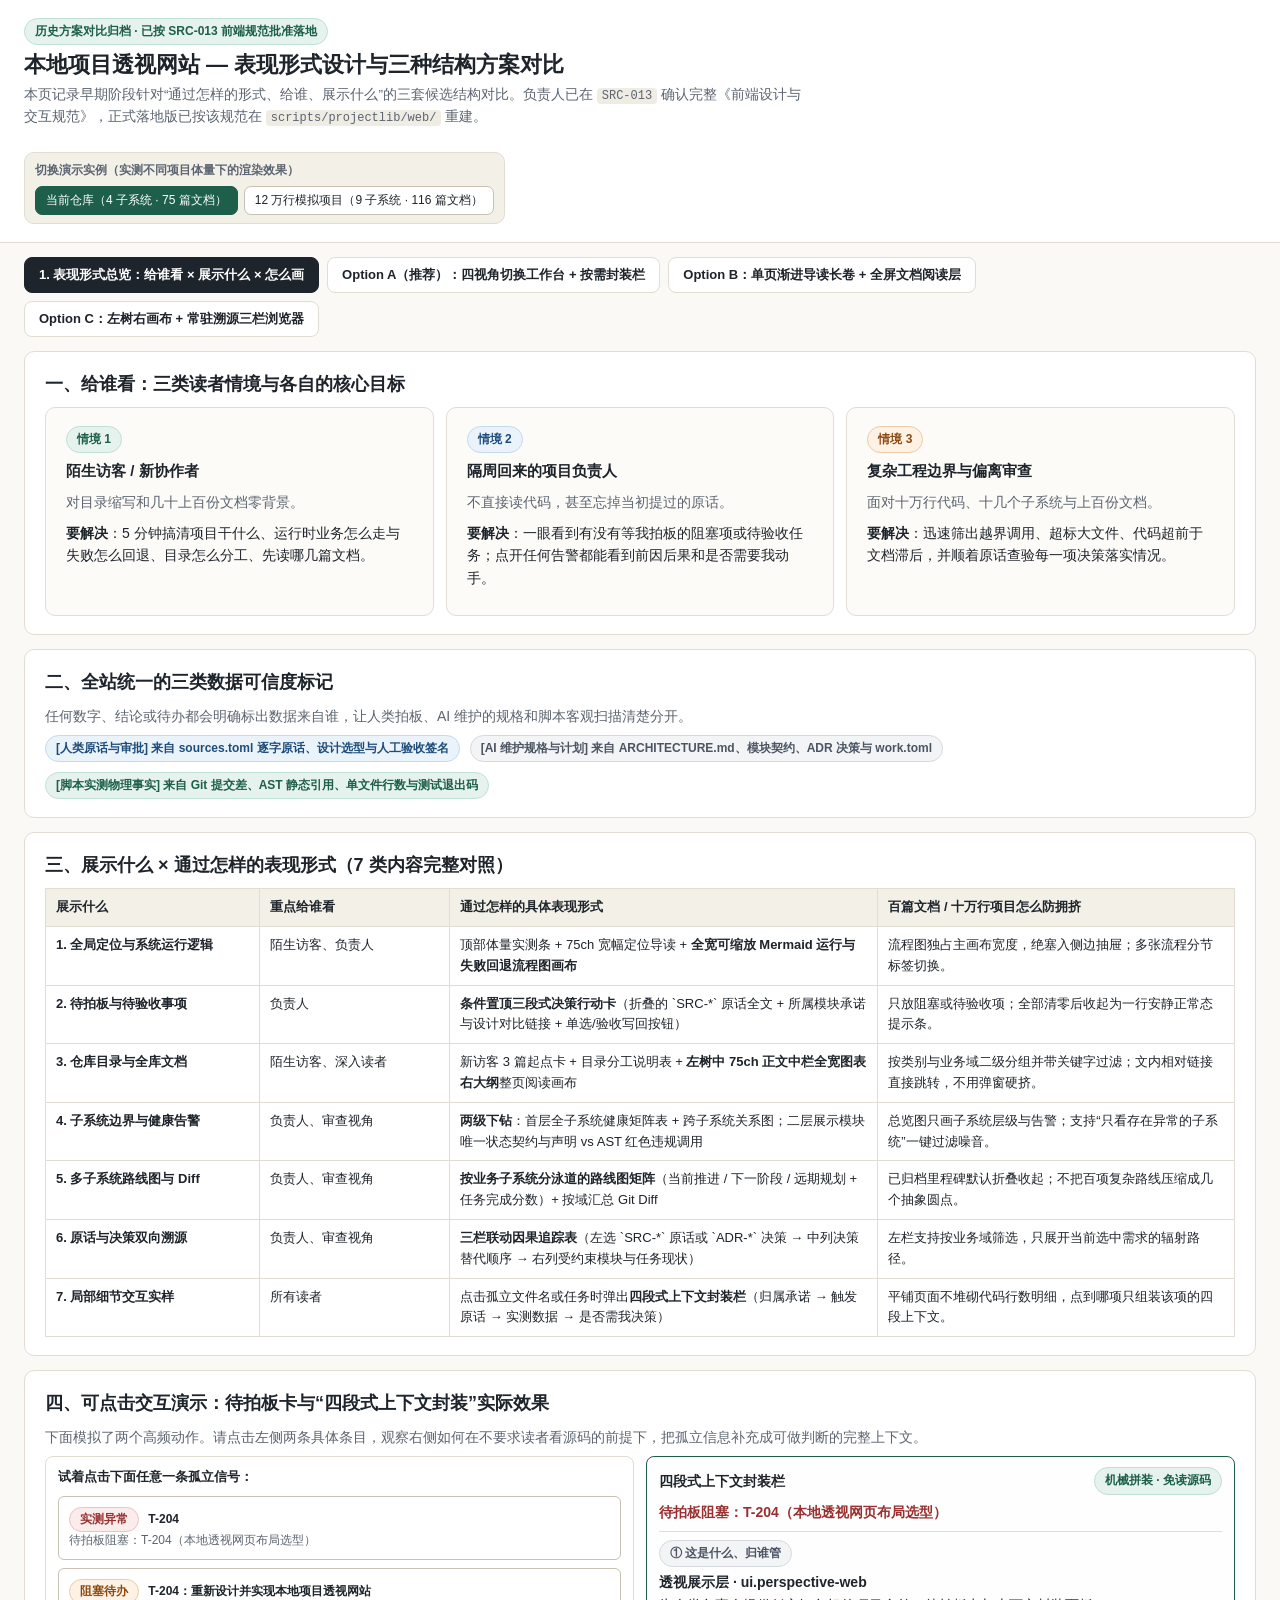
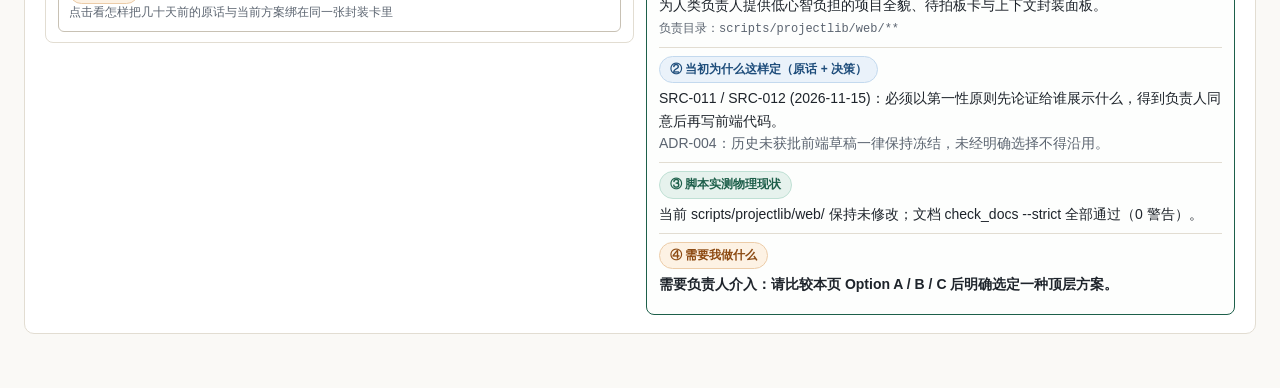
==== docs/design/frontend-design-options.html @ b9acda7b "feat(discipline): overhaul 2026.11 contracts, graph checker, and calm-platter web overview Consolida" ====
<!DOCTYPE html>
<html lang="zh-CN">
<head>
<meta charset="utf-8">
<meta name="viewport" content="width=device-width, initial-scale=1">
<title>本地项目透视网站 — 表现形式设计与三种空间方案对比 (T-204)</title>
<style>
  :root {
    --bg: #faf9f6;
    --surface: #ffffff;
    --surface-sub: #f3f0e8;
    --ink: #1e242b;
    --muted: #5b6470;
    --line: #e2ddd2;
    --line-strong: #c8c1b4;
    --accent: #1d5f4a;
    --accent-soft: #e6f2ed;
    --warn: #8c4a12;
    --warn-soft: #fdf2e4;
    --bad: #992f2f;
    --bad-soft: #fbecec;
    --human: #1e4d7b;
    --human-soft: #eaf2fa;
    --ai: #4b5563;
    --ai-soft: #f3f4f6;
    --fact: #1d5f4a;
    --fact-soft: #e6f2ed;
    --radius: 10px;
    --font-sans: -apple-system, BlinkMacSystemFont, "PingFang SC", "Noto Sans SC", "Segoe UI", sans-serif;
    --font-mono: ui-monospace, SFMono-Regular, Menlo, Monaco, monospace;
  }
  * { box-sizing: border-box; }
  body {
    margin: 0;
    background: var(--bg);
    color: var(--ink);
    font-family: var(--font-sans);
    line-height: 1.6;
    font-size: 14px;
  }
  header {
    background: var(--surface);
    border-bottom: 1px solid var(--line);
    padding: 18px 24px;
  }
  .wrap { max-width: 1280px; margin: 0 auto; }
  .header-row {
    display: flex;
    justify-content: space-between;
    align-items: flex-start;
    gap: 16px;
    flex-wrap: wrap;
  }
  .badge {
    display: inline-flex;
    align-items: center;
    padding: 3px 10px;
    border-radius: 999px;
    font-size: 12px;
    font-weight: 600;
  }
  .badge-warn { background: var(--warn-soft); color: var(--warn); border: 1px solid #eccca8; }
  .badge-bad { background: var(--bad-soft); color: var(--bad); border: 1px solid #ecc2c2; }
  .badge-human { background: var(--human-soft); color: var(--human); border: 1px solid #c3d9ee; }
  .badge-ai { background: var(--ai-soft); color: var(--ai); border: 1px solid #d5d9df; }
  .badge-fact { background: var(--fact-soft); color: var(--fact); border: 1px solid #bfe0d4; }
  h1 { margin: 6px 0 4px; font-size: 22px; line-height: 1.3; }
  h2 { margin: 0 0 8px; font-size: 18px; }
  h3 { margin: 0 0 8px; font-size: 15px; }
  h4 { margin: 0 0 6px; font-size: 13px; }
  p { margin: 0 0 8px; }
  .lead { color: var(--muted); max-width: 780px; font-size: 13.5px; }
  .muted { color: var(--muted); }
  .mono { font-family: var(--font-mono); font-size: 12px; }
  code { font-family: var(--font-mono); background: #efece3; padding: 1px 5px; border-radius: 4px; font-size: 12px; }

  .dataset-switch {
    background: var(--surface-sub);
    border: 1px solid var(--line);
    border-radius: 10px;
    padding: 8px 10px;
    display: flex;
    flex-direction: column;
    gap: 6px;
    min-width: 310px;
  }
  .dataset-btns { display: flex; gap: 6px; flex-wrap: wrap; }
  .btn-pill {
    border: 1px solid var(--line-strong);
    background: var(--surface);
    color: var(--ink);
    border-radius: 7px;
    padding: 5px 10px;
    font-size: 12px;
    cursor: pointer;
    font-weight: 500;
  }
  .btn-pill.active { background: var(--accent); color: #fff; border-color: var(--accent); }
  .btn-small {
    border: 1px solid var(--line-strong);
    background: var(--surface);
    color: var(--ink);
    border-radius: 6px;
    padding: 4px 9px;
    font-size: 12px;
    cursor: pointer;
  }
  .btn-small:hover { border-color: var(--accent); color: var(--accent); }
  .btn-primary {
    border: 1px solid var(--accent);
    background: var(--accent);
    color: #fff;
    border-radius: 6px;
    padding: 5px 12px;
    font-size: 12px;
    cursor: pointer;
    font-weight: 600;
  }

  .tabs {
    max-width: 1280px;
    margin: 14px auto 0;
    padding: 0 24px;
    display: flex;
    gap: 8px;
    flex-wrap: wrap;
  }
  .tab {
    border: 1px solid var(--line);
    background: var(--surface);
    color: var(--ink);
    border-radius: 8px;
    padding: 8px 14px;
    font-size: 13px;
    font-weight: 600;
    cursor: pointer;
  }
  .tab.active { background: var(--ink); color: #fff; border-color: var(--ink); }

  main { max-width: 1280px; margin: 14px auto 56px; padding: 0 24px; }
  .panel { display: none; }
  .panel.active { display: block; }

  .card {
    background: var(--surface);
    border: 1px solid var(--line);
    border-radius: var(--radius);
    padding: 18px 20px;
    margin-bottom: 14px;
  }
  .grid-2 { display: grid; grid-template-columns: repeat(auto-fit, minmax(320px, 1fr)); gap: 12px; }
  .grid-3 { display: grid; grid-template-columns: repeat(auto-fit, minmax(260px, 1fr)); gap: 12px; }

  table.spec-table {
    width: 100%;
    border-collapse: collapse;
    font-size: 13px;
  }
  table.spec-table th, table.spec-table td {
    border: 1px solid var(--line);
    padding: 8px 10px;
    text-align: left;
    vertical-align: top;
  }
  table.spec-table th {
    background: var(--surface-sub);
    font-weight: 600;
  }
  table.spec-table tr.row-warn td { background: #fff9f2; }
  table.spec-table tr.clickable:hover td { background: #f2f7f5; cursor: pointer; }

  .wireframe {
    border: 1px solid var(--line-strong);
    border-radius: 10px;
    background: #fcfbf8;
    padding: 12px;
    margin-top: 10px;
    position: relative;
  }
  .wf-bar {
    display: flex;
    justify-content: space-between;
    align-items: center;
    gap: 10px;
    flex-wrap: wrap;
    padding-bottom: 10px;
    margin-bottom: 12px;
    border-bottom: 1px solid var(--line);
  }
  .subtabs { display: flex; gap: 6px; flex-wrap: wrap; }
  .subtab {
    border: 1px solid var(--line);
    background: var(--surface);
    border-radius: 7px;
    padding: 6px 11px;
    font-size: 12.5px;
    font-weight: 600;
    cursor: pointer;
  }
  .subtab.active { background: var(--accent-soft); color: var(--accent); border-color: #9ecbb9; }

  .metric-strip {
    display: flex;
    gap: 10px;
    flex-wrap: wrap;
    background: var(--surface);
    border: 1px solid var(--line);
    border-radius: 8px;
    padding: 8px 12px;
    margin-bottom: 12px;
    font-size: 12.5px;
  }
  .metric-item { display: flex; align-items: center; gap: 6px; padding-right: 10px; border-right: 1px solid var(--line); }
  .metric-item:last-child { border-right: none; }

  .action-card {
    border: 1px solid #e6c69c;
    background: #fffaf3;
    border-radius: 8px;
    padding: 12px 14px;
    margin-bottom: 12px;
  }
  .action-card details {
    background: var(--surface);
    border: 1px solid var(--line);
    border-radius: 6px;
    padding: 6px 10px;
    margin: 8px 0;
  }
  .action-card summary { cursor: pointer; font-weight: 600; font-size: 12.5px; color: var(--human); }

  .workbench-wrap { display: flex; gap: 14px; align-items: flex-start; }
  .workbench-main { flex: 1; min-width: 0; }
  .context-sheet {
    width: 350px;
    flex-shrink: 0;
    background: var(--surface);
    border: 1px solid var(--accent);
    border-radius: 8px;
    padding: 12px;
    display: none;
  }
  .context-sheet.open { display: block; }
  .ctx-block {
    border-top: 1px solid var(--line);
    padding-top: 8px;
    margin-top: 8px;
  }
  .ctx-block:first-of-type { border-top: none; padding-top: 0; margin-top: 4px; }

  .doc-grid {
    display: grid;
    grid-template-columns: 230px minmax(0, 1fr) 210px;
    gap: 12px;
    align-items: start;
  }
  .doc-tree, .doc-prose, .doc-toc {
    background: var(--surface);
    border: 1px solid var(--line);
    border-radius: 8px;
    padding: 10px 12px;
  }
  .doc-prose { max-width: 75ch; }
  .tree-item {
    display: block;
    width: 100%;
    text-align: left;
    border: none;
    background: transparent;
    padding: 5px 7px;
    border-radius: 5px;
    font-size: 12.5px;
    cursor: pointer;
    color: var(--ink);
  }
  .tree-item:hover { background: var(--surface-sub); }
  .tree-item.active { background: var(--accent-soft); color: var(--accent); font-weight: 600; }

  .swimlane-row {
    display: grid;
    grid-template-columns: 165px repeat(3, minmax(150px, 1fr));
    gap: 8px;
    padding: 8px 0;
    border-bottom: 1px solid var(--line);
    align-items: start;
  }
  .ms-chip {
    background: var(--surface);
    border: 1px solid var(--line);
    border-radius: 6px;
    padding: 7px 9px;
    font-size: 12px;
    margin-bottom: 6px;
    cursor: pointer;
  }
  .ms-chip.blocked { border-color: #d99b9b; background: var(--bad-soft); }

  .opt-b-shell {
    display: grid;
    grid-template-columns: 195px minmax(0, 1fr);
    gap: 14px;
    align-items: start;
  }
  .opt-b-nav {
    position: sticky;
    top: 12px;
    background: var(--surface);
    border: 1px solid var(--line);
    border-radius: 8px;
    padding: 10px;
  }
  .opt-c-shell {
    display: grid;
    grid-template-columns: 225px minmax(0, 1fr) 310px;
    gap: 12px;
    align-items: start;
  }
  .pane-box {
    background: var(--surface);
    border: 1px solid var(--line);
    border-radius: 8px;
    padding: 10px 12px;
    min-width: 0;
  }

  .fullscreen-reader {
    position: fixed;
    inset: 20px;
    background: var(--surface);
    border: 1px solid var(--line-strong);
    border-radius: 12px;
    box-shadow: 0 20px 60px rgba(0, 0, 0, 0.22);
    z-index: 40;
    padding: 18px 22px;
    overflow: auto;
    display: none;
  }
  .fullscreen-reader.open { display: block; }

  .tradeoff { display: grid; grid-template-columns: repeat(auto-fit, minmax(260px, 1fr)); gap: 10px; margin-top: 12px; }
  .box-good { background: var(--accent-soft); border: 1px solid #bfe0d4; border-radius: 8px; padding: 10px 12px; }
  .box-warn { background: var(--warn-soft); border: 1px solid #eccca8; border-radius: 8px; padding: 10px 12px; }

  .svg-frame {
    background: var(--surface);
    border: 1px solid var(--line);
    border-radius: 8px;
    padding: 10px;
    overflow-x: auto;
  }
  @media (max-width: 980px) {
    .doc-grid, .opt-b-shell, .opt-c-shell, .workbench-wrap { grid-template-columns: 1fr; flex-direction: column; }
    .context-sheet { width: 100%; }
    .swimlane-row { grid-template-columns: 1fr; }
  }
</style>
</head>
<body>
<header>
  <div class="wrap header-row">
    <div>
      <span class="badge badge-fact">历史方案对比归档 · 已按 SRC-013 前端规范批准落地</span>
      <h1>本地项目透视网站 — 表现形式设计与三种结构方案对比</h1>
      <p class="lead">本页记录早期阶段针对“通过怎样的形式、给谁、展示什么”的三套候选结构对比。负责人已在 <code>SRC-013</code> 确认完整《前端设计与交互规范》，正式落地版已按该规范在 <code>scripts/projectlib/web/</code> 重建。</p>
    </div>
    <div class="dataset-switch">
      <div class="muted" style="font-size: 12px; font-weight: 600;">切换演示实例（实测不同项目体量下的渲染效果）</div>
      <div class="dataset-btns">
        <button class="btn-pill active" data-ds="small">当前仓库（4 子系统 · 75 篇文档）</button>
        <button class="btn-pill" data-ds="large">12 万行模拟项目（9 子系统 · 116 篇文档）</button>
      </div>
    </div>
  </div>
</header>

<div class="tabs">
  <button class="tab active" data-tab="manifest">1. 表现形式总览：给谁看 × 展示什么 × 怎么画</button>
  <button class="tab" data-tab="opt-a">Option A（推荐）：四视角切换工作台 + 按需封装栏</button>
  <button class="tab" data-tab="opt-b">Option B：单页渐进导读长卷 + 全屏文档阅读层</button>
  <button class="tab" data-tab="opt-c">Option C：左树右画布 + 常驻溯源三栏浏览器</button>
</div>

<main>
  <!-- Tab 1: Reader x Content x Form Manifest -->
  <section id="panel-manifest" class="panel active">
    <div class="card">
      <h2>一、给谁看：三类读者情境与各自的核心目标</h2>
      <div class="grid-3">
        <div class="card" style="margin: 0; background: #fcfbf8;">
          <span class="badge badge-fact">情境 1</span>
          <h3 style="margin-top: 6px;">陌生访客 / 新协作者</h3>
          <p class="muted">对目录缩写和几十上百份文档零背景。</p>
          <p><strong>要解决</strong>：5 分钟搞清项目干什么、运行时业务怎么走与失败怎么回退、目录怎么分工、先读哪几篇文档。</p>
        </div>
        <div class="card" style="margin: 0; background: #fcfbf8;">
          <span class="badge badge-human">情境 2</span>
          <h3 style="margin-top: 6px;">隔周回来的项目负责人</h3>
          <p class="muted">不直接读代码，甚至忘掉当初提过的原话。</p>
          <p><strong>要解决</strong>：一眼看到有没有等我拍板的阻塞项或待验收任务；点开任何告警都能看到前因后果和是否需要我动手。</p>
        </div>
        <div class="card" style="margin: 0; background: #fcfbf8;">
          <span class="badge badge-warn">情境 3</span>
          <h3 style="margin-top: 6px;">复杂工程边界与偏离审查</h3>
          <p class="muted">面对十万行代码、十几个子系统与上百份文档。</p>
          <p><strong>要解决</strong>：迅速筛出越界调用、超标大文件、代码超前于文档滞后，并顺着原话查验每一项决策落实情况。</p>
        </div>
      </div>
    </div>

    <div class="card">
      <h2>二、全站统一的三类数据可信度标记</h2>
      <p class="muted">任何数字、结论或待办都会明确标出数据来自谁，让人类拍板、AI 维护的规格和脚本客观扫描清楚分开。</p>
      <div style="display: flex; gap: 10px; flex-wrap: wrap;">
        <span class="badge badge-human">[人类原话与审批] 来自 sources.toml 逐字原话、设计选型与人工验收签名</span>
        <span class="badge badge-ai">[AI 维护规格与计划] 来自 ARCHITECTURE.md、模块契约、ADR 决策与 work.toml</span>
        <span class="badge badge-fact">[脚本实测物理事实] 来自 Git 提交差、AST 静态引用、单文件行数与测试退出码</span>
      </div>
    </div>

    <div class="card">
      <h2>三、展示什么 × 通过怎样的表现形式（7 类内容完整对照）</h2>
      <table class="spec-table">
        <thead>
          <tr>
            <th style="width: 18%;">展示什么</th>
            <th style="width: 16%;">重点给谁看</th>
            <th style="width: 36%;">通过怎样的具体表现形式</th>
            <th style="width: 30%;">百篇文档 / 十万行项目怎么防拥挤</th>
          </tr>
        </thead>
        <tbody>
          <tr>
            <td><strong>1. 全局定位与系统运行逻辑</strong></td>
            <td>陌生访客、负责人</td>
            <td>顶部体量实测条 + 75ch 宽幅定位导读 + <strong>全宽可缩放 Mermaid 运行与失败回退流程图画布</strong></td>
            <td>流程图独占主画布宽度，绝塞入侧边抽屉；多张流程分节标签切换。</td>
          </tr>
          <tr>
            <td><strong>2. 待拍板与待验收事项</strong></td>
            <td>负责人</td>
            <td><strong>条件置顶三段式决策行动卡</strong>（折叠的 `SRC-*` 原话全文 + 所属模块承诺与设计对比链接 + 单选/验收写回按钮）</td>
            <td>只放阻塞或待验收项；全部清零后收起为一行安静正常态提示条。</td>
          </tr>
          <tr>
            <td><strong>3. 仓库目录与全库文档</strong></td>
            <td>陌生访客、深入读者</td>
            <td>新访客 3 篇起点卡 + 目录分工说明表 + <strong>左树中 75ch 正文中栏全宽图表右大纲</strong>整页阅读画布</td>
            <td>按类别与业务域二级分组并带关键字过滤；文内相对链接直接跳转，不用弹窗硬挤。</td>
          </tr>
          <tr>
            <td><strong>4. 子系统边界与健康告警</strong></td>
            <td>负责人、审查视角</td>
            <td><strong>两级下钻</strong>：首层全子系统健康矩阵表 + 跨子系统关系图；二层展示模块唯一状态契约与声明 vs AST 红色违规调用</td>
            <td>总览图只画子系统层级与告警；支持“只看存在异常的子系统”一键过滤噪音。</td>
          </tr>
          <tr>
            <td><strong>5. 多子系统路线图与 Diff</strong></td>
            <td>负责人、审查视角</td>
            <td><strong>按业务子系统分泳道的路线图矩阵</strong>（当前推进 / 下一阶段 / 远期规划 + 任务完成分数）+ 按域汇总 Git Diff</td>
            <td>已归档里程碑默认折叠收起；不把百项复杂路线压缩成几个抽象圆点。</td>
          </tr>
          <tr>
            <td><strong>6. 原话与决策双向溯源</strong></td>
            <td>负责人、审查视角</td>
            <td><strong>三栏联动因果追踪表</strong>（左选 `SRC-*` 原话或 `ADR-*` 决策 → 中列决策替代顺序 → 右列受约束模块与任务现状）</td>
            <td>左栏支持按业务域筛选，只展开当前选中需求的辐射路径。</td>
          </tr>
          <tr>
            <td><strong>7. 局部细节交互实样</strong></td>
            <td>所有读者</td>
            <td>点击孤立文件名或任务时弹出<strong>四段式上下文封装栏</strong>（归属承诺 → 触发原话 → 实测数据 → 是否需我决策）</td>
            <td>平铺页面不堆砌代码行数明细，点到哪项只组装该项的四段上下文。</td>
          </tr>
        </tbody>
      </table>
    </div>

    <div class="card">
      <h2>四、可点击交互演示：待拍板卡与“四段式上下文封装”实际效果</h2>
      <p class="muted">下面模拟了两个高频动作。请点击左侧两条具体条目，观察右侧如何在不要求读者看源码的前提下，把孤立信息补充成可做判断的完整上下文。</p>
      <div class="grid-2">
        <div id="demo-triggers"></div>
        <div id="demo-context-preview" class="pane-box" style="border-color: var(--accent); background: #fdfefd;"></div>
      </div>
    </div>
  </section>

  <!-- Option A -->
  <section id="panel-opt-a" class="panel">
    <div class="card">
      <div style="display:flex; justify-content:space-between; align-items:center; flex-wrap:wrap; gap:10px;">
        <div>
          <h2>Option A（推荐）：四视角切换工作台 + 宽幅画布 + 按需上下文封装栏</h2>
          <p class="muted">首页按读者当前目的分为 4 个宽幅工作视角；右侧上下文封装栏平时隐藏，点中任何文件、告警或待办才滑出，确保长文阅读与架构图宽度不被长期挤压。</p>
        </div>
        <button class="btn-small" id="opt-a-toggle-ctx">开关右侧上下文封装栏演示</button>
      </div>
      <div class="wireframe">
        <div class="wf-bar">
          <div class="subtabs" id="opt-a-views">
            <button class="subtab active" data-view="guide">① 项目导览（首次上手与待办）</button>
            <button class="subtab" data-view="progress">② 进展与需求溯源</button>
            <button class="subtab" data-view="arch">③ 架构边界与健康度</button>
            <button class="subtab" data-view="docs">④ 目录与全库文档阅读</button>
          </div>
          <span class="mono muted" id="opt-a-status-badge"></span>
        </div>
        <div class="workbench-wrap">
          <div class="workbench-main" id="opt-a-canvas"></div>
          <aside class="context-sheet" id="opt-a-sheet"></aside>
        </div>
      </div>
      <div class="tradeoff">
        <div class="box-good"><strong>适合偏好：</strong>重视全宽读图与长文阅读质感，同时需要一秒直达待拍板事项、百篇文档或异常子系统。</div>
        <div class="box-warn"><strong>实际代价：</strong>查看项目概况和深度查阅全库文档之间需要点击顶部切换一次视角。</div>
      </div>
    </div>
  </section>

  <!-- Option B -->
  <section id="panel-opt-b" class="panel">
    <div class="card">
      <h2>Option B：单页渐进导读长卷 + 独立整页文档阅读层</h2>
      <p class="muted">打开就是一张由浅入深的连续报告：左侧目录固定随滚定位，顺着看遍全局定位、运行时流程图、待办、子系统边界、泳道路线图与需求溯源；点开任何文档卡则开启全屏整页阅读层，关掉即退回原地。</p>
      <div class="wireframe">
        <div class="opt-b-shell">
          <nav class="opt-b-nav">
            <h4>阅读章节大纲</h4>
            <button class="tree-item active" data-jump="b-sec-1">1. 全局概览与待拍板</button>
            <button class="tree-item" data-jump="b-sec-2">2. 系统运行逻辑流程图</button>
            <button class="tree-item" data-jump="b-sec-3">3. 子系统边界与异常筛选</button>
            <button class="tree-item" data-jump="b-sec-4">4. 泳道路线图与原话溯源</button>
            <button class="tree-item" data-jump="b-sec-5">5. 目录分工与文档书架</button>
            <div style="margin-top:10px; border-top:1px solid var(--line); padding-top:8px;">
              <button class="btn-small" id="opt-b-open-ctx" style="width:100%;">预览告警上下文栏</button>
            </div>
          </nav>
          <div id="opt-b-body" style="display:flex; flex-direction:column; gap:12px;"></div>
        </div>
      </div>
      <div class="tradeoff">
        <div class="box-good"><strong>适合偏好：</strong>希望陌生人一打开网页不用找标签、从头到尾像读一本清晰说明书那样连续了解全项目。</div>
        <div class="box-warn"><strong>实际代价：</strong>当复杂项目突破 10 个子系统时页面纵深会变长，需要常点左侧大纲跳转；看详尽文件上下文时要拉出独立浮层。</div>
      </div>
    </div>
  </section>

  <!-- Option C -->
  <section id="panel-opt-c" class="panel">
    <div class="card">
      <h2>Option C：左树右画布 + 常驻上下文溯源三栏浏览器</h2>
      <p class="muted">桌面端展开三栏工作台：左侧收拢所有概览、待办、子系统、百份文档和原始需求；中间主画布随点击切换为图表或正文；右侧常驻“三类信号与四段式封装面板”，免去反复开关抽屉。</p>
      <div class="wireframe">
        <div class="opt-c-shell">
          <aside class="pane-box">
            <h4>全库统一导航树</h4>
            <div id="opt-c-tree"></div>
          </aside>
          <div class="pane-box" id="opt-c-center"></div>
          <aside class="pane-box" id="opt-c-right" style="border-color: var(--accent); background:#fdfefd;"></aside>
        </div>
      </div>
      <div class="tradeoff">
        <div class="box-good"><strong>适合偏好：</strong>在十几个业务域与百份文档间高频穿梭核对，点一下节点就能在右手边同步看清依据与实测现状。</div>
        <div class="box-warn"><strong>实际代价：</strong>左右两栏占用约 540px 空间，中等宽度屏幕下查看宽泳道路线图或复杂流程 SVG 时不如方案 A/B 舒展。</div>
      </div>
    </div>
  </section>
</main>

<div id="fullscreen-reader" class="fullscreen-reader">
  <div class="wf-bar">
    <strong id="fs-doc-title">整页文档阅读层</strong>
    <button class="btn-primary" id="fs-close-btn">返回刚才导读页面位置</button>
  </div>
  <div id="fs-doc-body"></div>
</div>

<script>
const DATASETS = {
  small: {
    name: "template-project",
    stageLabel: "稳定维护期",
    loc: "8,066 行源码",
    docs: "75 篇文档",
    testSummary: "单元测试 28/28 通过 · 严格文档检查 0 报警",
    oneLiner: "面向多项目复用的工程纪律模板与纯机械项目透视工具，约束多智能体协作过程中的单点真源、分层边界、语言清晰度与闭环独立评审。",
    blocked: {
      id: "T-204",
      title: "重新设计并实现本地项目透视网站",
      srcId: "SRC-012",
      srcDate: "2026-11-15",
      srcQuote: "这几句话描述得太轻巧了，我觉得这里需要再想想，至少给我一个“你预计通过怎样的表现形式给谁展示什么”。",
      domain: "透视展示层",
      modulePromise: "让陌生访客无需读源码就能看懂项目定位、系统运行逻辑、全库文档与边界约束，所有状态均保留原文依据。",
      options: [
        "Option A（推荐）：四视角切换工作台 + 宽幅画布 + 按需上下文封装栏",
        "Option B：单页渐进导读长卷 + 独立整页文档阅读层",
        "Option C：左树右画布 + 常驻上下文溯源三栏浏览器"
      ]
    },
    domains: [
      { id: "discipline", name: "工程纪律与模板", stage: "稳定维护期", loc: 120, docs: 32, oversized: 0, viols: 0, lag: 0, promise: "维护入口约定、五份核心契约、三份指南及可复制到新老仓库的中文/英文骨架。" },
      { id: "graph-engine", name: "文档索引与检查引擎", stage: "稳定维护期", loc: 3420, docs: 14, oversized: 0, viols: 0, lag: 0, promise: "机械扫描文件归属、静态跨层引用、文档字数行限、原文溯源链路与提交滞后。" },
      { id: "perspective-ui", name: "CLI 与本地网页透视层", stage: "可用建设期", loc: 4180, docs: 16, oversized: 0, viols: 0, lag: 1, promise: "输出零幻觉的终端状态与本地网页数据接口；前端界面等待 T-204 负责人拍板后解冻。" },
      { id: "reference-app", name: "模块化参考样例", stage: "稳定维护期", loc: 346, docs: 6, oversized: 0, viols: 0, lag: 0, promise: "演示领域纯计算与样式变量隔离的可运行最小对照程序。" }
    ],
    alertDemo: {
      id: "T-204",
      headline: "待拍板阻塞：T-204（本地透视网页布局选型）",
      ownerTitle: "透视展示层 · ui.perspective-web",
      promise: "为人类负责人提供低心智负担的项目全貌、待拍板卡与上下文封装面板。",
      owns: "scripts/projectlib/web/**",
      src: "SRC-011 / SRC-012 (2026-11-15)：必须以第一性原则先论证给谁展示什么，得到负责人同意后再写前端代码。",
      adr: "ADR-004：历史未获批前端草稿一律保持冻结，未经明确选择不得沿用。",
      facts: "当前 scripts/projectlib/web/ 保持未修改；文档 check_docs --strict 全部通过（0 警告）。",
      action: "需要负责人介入：请比较本页 Option A / B / C 后明确选定一种顶层方案。"
    },
    docsList: [
      { path: "ARCHITECTURE.md", cat: "系统架构", dom: "全局", summary: "五要素全局架构：定位、工作流、模块边界与禁止耦合、唯一状态源与校验入口。", h2: ["1. 系统定位与不做什么", "2. 端到端运行与失败回退", "3. 边界矩阵与禁止耦合", "4. 唯一状态归属"] },
      { path: "docs/contracts/frontend-and-visual-discipline.md", cat: "核心契约", dom: "工程纪律与模板", summary: "前端界面阅读顺序、未批准设计门禁、克制视觉与三类信号隔离要求。", h2: ["1. 读者认知顺序与门禁", "2. 克制用色与几何校验", "3. 三类来源隔离"] },
      { path: "docs/design/perspective-web.md", cat: "设计稿", dom: "CLI 与本地网页透视层", summary: "T-204 待拍板前端第一性规格：三类读者、七大表现形式与三种布局权衡。", h2: ["1. 门禁状态", "2. 给谁看", "3. 展示什么与怎么画", "4. 候选布局对比"] },
      { path: "docs/decisions/ADR-004-discipline-first-architecture-and-open-closed-loop-review.md", cat: "决策记录", dom: "全局", summary: "确立开放盲审闭环、模板主旨校准与冻结未批准前端。", h2: ["背景", "决策要点", "影响边界与回退"] }
    ]
  },
  large: {
    name: "跨境多币种结算平台",
    stageLabel: "复杂多域演进期",
    loc: "128,400 行源码",
    docs: "116 篇文档",
    testSummary: "单元测试 412/412 通过 · 发现 2 处跨层引用违规、3 个超限大文件",
    oneLiner: "覆盖汇率报价、风控拦截、清结算账本、银行通道、商户对账与商户控制台的跨境交易结算核心系统（9 个独立子系统，共 116 篇文档）。",
    blocked: {
      id: "T-842",
      title: "退款冲正链路是采用同步两阶段锁还是异步补偿台账",
      srcId: "SRC-041",
      srcDate: "2026-11-12",
      srcQuote: "我不在乎后台异步跑几轮，但商户后台绝对不能同一笔订单显示两条重复退款金额，通道超时的单子必须人工可查。",
      domain: "清结算账本",
      modulePromise: "所有资金变动必须经过唯一幂等账本记账，并发重放不重复出账。",
      options: [
        "方案 1（推荐）：立即写入冻结流水 + 异步定时核对回写，账本保持单向状态机",
        "方案 2：接入外部通道同步锁等待 15 秒返回，超出转人工人工兜底"
      ]
    },
    domains: [
      { id: "fx-quote", name: "汇率实时报价", stage: "稳定维护期", loc: 14200, docs: 12, oversized: 0, viols: 0, lag: 0, promise: "提供 30 秒锁汇报价凭证，不直接触碰账户余额。" },
      { id: "risk-guard", name: "交易风控拦截", stage: "稳定维护期", loc: 19800, docs: 15, oversized: 0, viols: 0, lag: 0, promise: "毫秒级规则与黑名单拦截，返回统一拒绝理由编码。" },
      { id: "settlement", name: "清结算核心账本", stage: "稳定维护期", loc: 24600, docs: 18, oversized: 2, viols: 1, lag: 4, promise: "全系统唯一记账入口；任何页面和定时任务禁止绕过账本直接修改账户余额表。" },
      { id: "bank-rail", name: "银行与清算通道", stage: "可用建设期", loc: 21400, docs: 14, oversized: 1, viols: 1, lag: 2, promise: "封装各家外资行报文与重试队列，对外屏蔽银行格式差异。" },
      { id: "recon", name: "日终对账与调账", stage: "稳定维护期", loc: 16500, docs: 13, oversized: 0, viols: 0, lag: 0, promise: "每日抓取银行对账文件，核对差异并生成可追溯调账工单。" },
      { id: "merchant-api", name: "开放接入网关", stage: "稳定维护期", loc: 11200, docs: 14, oversized: 0, viols: 0, lag: 0, promise: "验签、限流与外部订单号幂等映射。" },
      { id: "console-web", name: "运营与商户控制台", stage: "可用建设期", loc: 12900, docs: 16, oversized: 0, viols: 0, lag: 0, promise: "面向客服与财务的交易查账、异常工单处理界面。" },
      { id: "notify", name: "异步回执与通知", stage: "可用建设期", loc: 4800, docs: 7, oversized: 0, viols: 0, lag: 0, promise: "按指数退避投递商户异步结果通知。" },
      { id: "audit-log", name: "合规审计归档", stage: "稳定维护期", loc: 3000, docs: 7, oversized: 0, viols: 0, lag: 0, promise: "只追加不删除的监管报送快照归档。" }
    ],
    alertDemo: {
      id: "settlement_engine.py",
      headline: "异常告警：settlement_engine.py 已达 642 行（超过 500 行单文件上限），且出现 1 处跨层越界引用",
      ownerTitle: "清结算核心账本 · settlement.ledger",
      promise: "全系统唯一资金记账入口，负责幂等检查与双分录入账。",
      owns: "src/settlement/**",
      src: "SRC-041 (2026-11-12)：绝对不能同一笔订单显示两条重复退款金额，通道超时必须可查。",
      adr: "ADR-014：明确规定银行通道域禁止直接写账本明细表，必须经结算接口入账。",
      facts: "文件行数 642/500 行；bank-rail/retry_worker.py:118 直接导入了 settlement_engine；代码提交领先所属规格 4 次未同步文档。",
      action: "建议由研发团队按职责拆分为记账校验与分录写入两文件，并消除 bank-rail 越界引用；当前无需负责人修改业务需求。"
    },
    docsList: [
      { path: "ARCHITECTURE.md", cat: "系统架构", dom: "全局", summary: "说明跨境结算九大子系统如何串起锁汇、风控、出账、对账与异常人工兜底。", h2: ["1. 系统范围与边界", "2. 核心资金流转与超时回退", "3. 唯一账本与禁止耦合"] },
      { path: "docs/specs/settlement/README.md", cat: "业务规格", dom: "清结算核心账本", summary: "定义双分录记账承诺、幂等键格式以及禁止其他业务域直写余额表的边界。", h2: ["模块职责", "状态机与失败回滚", "禁止越界清单"] },
      { path: "docs/decisions/ADR-014-ledger-only-balance-writes.md", cat: "决策记录", dom: "清结算核心账本", summary: "废除早期通道层直改余额的权宜写法，统一收口到结算账本网关。", h2: ["问题背景", "替代原决策", "迁移清单"] },
      { path: "docs/specs/bank-rail/README.md", cat: "业务规格", dom: "银行与清算通道", summary: "记录 6 家银行通道的超时阈值、签名机制与异步补偿投递策略。", h2: ["通道清单", "退避重试策略", "对账文件落盘格式"] }
    ]
  }
};

let currentDsKey = "small";
let optAView = "guide";
let optASheetOpen = false;
let optAOnlyWarn = false;
let optASelectedDoc = 0;
let optBOnlyWarn = false;
let optCNode = "overview";
let currentDemoKey = "alert";

function esc(s) {
  return String(s).replace(/&/g, "&amp;").replace(/</g, "&lt;").replace(/>/g, "&gt;").replace(/"/g, "&quot;");
}

function renderContextBlock(ctx) {
  return `
    <div style="display:flex; justify-content:space-between; align-items:center; gap:8px; margin-bottom:6px;">
      <strong>四段式上下文封装栏</strong>
      <span class="badge badge-fact">机械拼装 · 免读源码</span>
    </div>
    <p style="font-weight:600; color:var(--bad);">${esc(ctx.headline)}</p>
    <div class="ctx-block">
      <div class="badge badge-ai">① 这是什么、归谁管</div>
      <p style="margin-top:4px;"><strong>${esc(ctx.ownerTitle)}</strong><br>${esc(ctx.promise)}<br><span class="mono muted">负责目录：${esc(ctx.owns)}</span></p>
    </div>
    <div class="ctx-block">
      <div class="badge badge-human">② 当初为什么这样定（原话 + 决策）</div>
      <p style="margin-top:4px;">${esc(ctx.src)}<br><span class="muted">${esc(ctx.adr)}</span></p>
    </div>
    <div class="ctx-block">
      <div class="badge badge-fact">③ 脚本实测物理现状</div>
      <p style="margin-top:4px;">${esc(ctx.facts)}</p>
    </div>
    <div class="ctx-block">
      <div class="badge badge-warn">④ 需要我做什么</div>
      <p style="margin-top:4px; font-weight:600;">${esc(ctx.action)}</p>
    </div>`;
}

function renderFlowSvg(dsKey) {
  if (dsKey === "small") {
    return `<svg viewBox="0 0 860 190" style="width:100%; height:auto; display:block;">
      <defs><marker id="arr1" viewBox="0 0 10 10" refX="8" refY="5" markerWidth="6" markerHeight="6" orient="auto"><path d="M 0 1 L 10 5 L 0 9 z" fill="#4b5563"/></marker></defs>
      <rect x="12" y="24" width="165" height="62" rx="8" fill="#eaf2fa" stroke="#1e4d7b"/>
      <text x="94" y="49" text-anchor="middle" font-size="12" font-weight="700" fill="#1e242b">1. 负责人提需求</text>
      <text x="94" y="68" text-anchor="middle" font-size="11" fill="#5b6470">原话写入 sources.toml</text>
      <line x1="177" y1="55" x2="218" y2="55" stroke="#4b5563" stroke-width="1.5" marker-end="url(#arr1)"/>
      <rect x="220" y="24" width="175" height="62" rx="8" fill="#ffffff" stroke="#1d5f4a"/>
      <text x="307" y="49" text-anchor="middle" font-size="12" font-weight="700" fill="#1e242b">2. 按阶段生成/同步规范</text>
      <text x="307" y="68" text-anchor="middle" font-size="11" fill="#5b6470">ARCHITECTURE + 规格 + 任务</text>
      <line x1="395" y1="55" x2="436" y2="55" stroke="#4b5563" stroke-width="1.5" marker-end="url(#arr1)"/>
      <rect x="438" y="24" width="180" height="62" rx="8" fill="#ffffff" stroke="#c8c1b4"/>
      <text x="528" y="49" text-anchor="middle" font-size="12" font-weight="700" fill="#1e242b">3. 脚本机械扫描校验</text>
      <text x="528" y="68" text-anchor="middle" font-size="11" fill="#5b6470">边界 / 行限 / 平实语言检查</text>
      <line x1="618" y1="55" x2="659" y2="55" stroke="#4b5563" stroke-width="1.5" marker-end="url(#arr1)"/>
      <rect x="661" y="24" width="185" height="62" rx="8" fill="#e6f2ed" stroke="#1d5f4a"/>
      <text x="753" y="49" text-anchor="middle" font-size="12" font-weight="700" fill="#1d5f4a">4. 开放盲审 + 网页透视</text>
      <text x="753" y="68" text-anchor="middle" font-size="11" fill="#1d5f4a">闭环验收通过后交付</text>
      <rect x="220" y="118" width="400" height="52" rx="8" fill="#fdf2e4" stroke="#eccca8"/>
      <text x="420" y="140" text-anchor="middle" font-size="12" font-weight="700" fill="#8c4a12">异常与阻塞回退：遇到越界调用 / UI 未批设计 / 独立评审打回 → 立即暂停并在首页亮卡请求决策</text>
      <text x="420" y="158" text-anchor="middle" font-size="11" fill="#8c4a12">回退后经原评审 + 新视角闭环复验才放行</text>
    </svg>`;
  }
  return `<svg viewBox="0 0 860 190" style="width:100%; height:auto; display:block;">
    <defs><marker id="arr2" viewBox="0 0 10 10" refX="8" refY="5" markerWidth="6" markerHeight="6" orient="auto"><path d="M 0 1 L 10 5 L 0 9 z" fill="#4b5563"/></marker></defs>
    <rect x="12" y="24" width="145" height="60" rx="8" fill="#ffffff" stroke="#c8c1b4"/>
    <text x="84" y="48" text-anchor="middle" font-size="12" font-weight="700">1. 开放网关</text>
    <text x="84" y="66" text-anchor="middle" font-size="11" fill="#5b6470">验签 · 幂等检查</text>
    <line x1="157" y1="54" x2="188" y2="54" stroke="#4b5563" stroke-width="1.5" marker-end="url(#arr2)"/>
    <rect x="190" y="24" width="150" height="60" rx="8" fill="#ffffff" stroke="#c8c1b4"/>
    <text x="265" y="48" text-anchor="middle" font-size="12" font-weight="700">2. 锁汇与风控</text>
    <text x="265" y="66" text-anchor="middle" font-size="11" fill="#5b6470">30秒锁汇 · 规则拦截</text>
    <line x1="340" y1="54" x2="371" y2="54" stroke="#4b5563" stroke-width="1.5" marker-end="url(#arr2)"/>
    <rect x="373" y="24" width="175" height="60" rx="8" fill="#fbecec" stroke="#992f2f"/>
    <text x="460" y="48" text-anchor="middle" font-size="12" font-weight="700" fill="#992f2f">3. 清结算账本 (唯一写)</text>
    <text x="460" y="66" text-anchor="middle" font-size="11" fill="#992f2f">发现 1 处跨层直调违例</text>
    <line x1="548" y1="54" x2="579" y2="54" stroke="#4b5563" stroke-width="1.5" marker-end="url(#arr2)"/>
    <rect x="581" y="24" width="135" height="60" rx="8" fill="#ffffff" stroke="#c8c1b4"/>
    <text x="648" y="48" text-anchor="middle" font-size="12" font-weight="700">4. 银行通道</text>
    <text x="648" y="66" text-anchor="middle" font-size="11" fill="#5b6470">外行报文 · 重试</text>
    <line x1="716" y1="54" x2="742" y2="54" stroke="#4b5563" stroke-width="1.5" marker-end="url(#arr2)"/>
    <rect x="744" y="24" width="104" height="60" rx="8" fill="#e6f2ed" stroke="#1d5f4a"/>
    <text x="796" y="48" text-anchor="middle" font-size="12" font-weight="700" fill="#1d5f4a">5. 日终对账</text>
    <text x="796" y="66" text-anchor="middle" font-size="11" fill="#1d5f4a">异步通知 · 审计</text>
    <rect x="190" y="114" width="526" height="52" rx="8" fill="#fdf2e4" stroke="#eccca8"/>
    <text x="453" y="136" text-anchor="middle" font-size="12" font-weight="700" fill="#8c4a12">超时与异常处理流：通道超时转挂起流水，绝不重复扣款 → T-842 等待负责人确认冲正锁机制</text>
    <text x="453" y="154" text-anchor="middle" font-size="11" fill="#8c4a12">AST 静态扫描标红：bank-rail/retry_worker.py:118 越界直连账本内部模块（点“架构边界”看详情）</text>
  </svg>`;
}

function renderBlockerCard(ds) {
  const b = ds.blocked;
  return `<div class="action-card">
    <div style="display:flex; justify-content:space-between; align-items:center; gap:8px; flex-wrap:wrap;">
      <div>
        <span class="badge badge-warn">待负责人拍板 · ${esc(b.id)}</span>
        <strong style="margin-left:6px;">${esc(b.title)}</strong>
      </div>
      <span class="badge badge-human">触发源：${esc(b.srcId)} (${esc(b.srcDate)})</span>
    </div>
    <p style="margin-top:6px;"><strong>所属子系统：</strong>${esc(b.domain)} — ${esc(b.modulePromise)}</p>
    <details open>
      <summary>展开查看您当初提出这项要求时的原话（防止遗忘语境）</summary>
      <p style="margin-top:6px;">“${esc(b.srcQuote)}”</p>
    </details>
    <div style="display:flex; flex-direction:column; gap:5px; margin-top:6px;">
      ${b.options.map((op, i) => `<label style="font-size:12.5px;"><input type="radio" name="blk-${esc(ds.name)}" ${i === 0 ? "checked" : ""}> ${esc(op)}</label>`).join("")}
    </div>
    <div style="margin-top:8px; display:flex; gap:8px; align-items:center;">
      <button class="btn-primary" onclick="alert('本地服务运行模式下，此按钮将把您的决定直接写入 docs/work.toml 并解冻该任务。')">保存拍板决定到工作台账</button>
      <button class="btn-small" data-trigger-ctx="alert">查看完整四段上下文</button>
    </div>
  </div>`;
}

function renderDomainsTable(ds, onlyWarn, onRowClickAttr) {
  const list = onlyWarn ? ds.domains.filter((d) => d.viols > 0 || d.oversized > 0 || d.lag > 0) : ds.domains;
  if (!list.length) {
    return `<div class="box-good">当前筛选下全部 ${ds.domains.length} 个子系统均状态平静，无越界引用或超限大文件。</div>`;
  }
  return `<table class="spec-table">
    <thead>
      <tr>
        <th>业务子系统</th>
        <th>成熟阶段</th>
        <th>代码 / 文档</th>
        <th>越界引用 · 超限文件 · 文档滞后</th>
      </tr>
    </thead>
    <tbody>
      ${list.map((d) => {
        const hasIssue = d.viols > 0 || d.oversized > 0 || d.lag > 0;
        const issueText = hasIssue
          ? `<span class="badge badge-bad">越界 ${d.viols} · 超限 ${d.oversized} · 文档滞后 ${d.lag} 次提交</span>`
          : `<span class="badge badge-fact">边界合规 · 无超限文件</span>`;
        return `<tr class="clickable ${hasIssue ? "row-warn" : ""}" ${onRowClickAttr}="1">
          <td><strong>${esc(d.name)}</strong><br><span class="muted" style="font-size:12px;">${esc(d.promise)}</span></td>
          <td>${esc(d.stage)}</td>
          <td class="mono">${d.loc.toLocaleString()} 行<br>${d.docs} 篇</td>
          <td>${issueText}</td>
        </tr>`;
      }).join("")}
    </tbody>
  </table>`;
}

function renderDocReaderWidget(ds, selectedIdx, openFullscreen) {
  const doc = ds.docsList[selectedIdx] || ds.docsList[0];
  return `<div class="doc-grid">
    <div class="doc-tree">
      <h4>文档分类树 (${ds.docs})</h4>
      <input type="text" placeholder="输入关键词或业务域筛选文档..." style="width:100%; padding:5px 8px; border:1px solid var(--line); border-radius:6px; margin-bottom:8px; font-size:12px;">
      ${ds.docsList.map((item, idx) => `
        <button class="tree-item ${idx === selectedIdx ? "active" : ""}" data-select-doc="${idx}">
          <span class="mono" style="font-size:11px; color:var(--muted);">[${esc(item.cat)}]</span><br>${esc(item.path)}
        </button>`).join("")}
    </div>
    <article class="doc-prose">
      <div style="display:flex; justify-content:space-between; align-items:center; flex-wrap:wrap; gap:6px; margin-bottom:8px;">
        <span class="badge badge-ai">${esc(doc.cat)} · ${esc(doc.dom)}</span>
        ${openFullscreen ? `<button class="btn-small" data-open-fs="${selectedIdx}">打开全屏整页阅读层</button>` : `<span class="mono muted">75ch 舒适阅读栏宽</span>`}
      </div>
      <h3 style="font-size:17px;">${esc(doc.path)}</h3>
      <p>${esc(doc.summary)}</p>
      <div style="background:var(--surface-sub); border-radius:6px; padding:10px 12px; margin:10px 0;">
        <strong>正文阅读预览（支持文内流程图全宽排版与相对链接直跳）：</strong>
        <p style="margin-top:6px;">这里直接渲染完整 Markdown 正文，不再把文档塞进窄侧栏弹窗。所有面向人的架构边界、接口承诺与测试指令一目了然。</p>
      </div>
      ${renderFlowSvg(currentDsKey)}
    </article>
    <aside class="doc-toc">
      <h4>页内章节大纲</h4>
      ${doc.h2.map((h) => `<div style="padding:3px 0; font-size:12.5px; color:var(--accent);">• ${esc(h)}</div>`).join("")}
      <div class="ctx-block">
        <div class="badge badge-human">本文关联原话</div>
        <p style="font-size:12px; margin-top:4px;">${esc(ds.blocked.srcId)} · 点击下方按钮在右侧拉出完整四段上下文。</p>
        <button class="btn-small" data-trigger-ctx="alert" style="width:100%;">拉出关联上下文</button>
      </div>
    </aside>
  </div>`;
}

function renderSwimlanes(ds) {
  return `<div>
    <div class="swimlane-row" style="font-weight:700; background:var(--surface-sub); padding:8px; border-radius:6px;">
      <div>业务子系统泳道</div>
      <div>当前推进（正在交付）</div>
      <div>下一阶段（已排期）</div>
      <div>远期规划</div>
    </div>
    ${ds.domains.slice(0, 5).map((d, i) => `
      <div class="swimlane-row">
        <div><strong>${esc(d.name)}</strong><br><span class="mono muted">${d.loc.toLocaleString()} 行</span></div>
        <div><div class="ms-chip ${d.viols > 0 ? "blocked" : ""}" data-trigger-ctx="alert"><strong>里程碑 ${i + 1}：核心收敛</strong><br><span class="muted">已完成 ${d.viols > 0 ? "2 / 共 5" : "4 / 共 5"} 项任务</span></div></div>
        <div><div class="ms-chip" data-trigger-ctx="alert"><strong>跨子系统边界联动</strong><br><span class="muted">依赖前置里程碑完成后启动</span></div></div>
        <div><div class="ms-chip" data-trigger-ctx="alert"><strong>扩展包与多栈适配</strong><br><span class="muted">远期规划（已建档待启动）</span></div></div>
      </div>`).join("")}
    ${ds.domains.length > 5 ? `<p class="muted" style="margin-top:8px;">（仅展示前 5 条泳道；真实 12 万行版本按所有 9 个业务域完整展开，且支持“只看当前阻塞或异常泳道”。）</p>` : ""}
  </div>`;
}

function renderAll() {
  const ds = DATASETS[currentDsKey];
  // Tab 1 Demo triggers + context
  document.getElementById("demo-triggers").innerHTML = `
    <div class="pane-box">
      <h4>试着点击下面任意一条孤立信号：</h4>
      <div style="display:flex; flex-direction:column; gap:8px; margin-top:8px;">
        <button class="btn-small" style="text-align:left; padding:10px;" data-demo="alert">
          <span class="badge badge-bad">实测异常</span> <strong style="margin-left:6px;">${esc(ds.alertDemo.id)}</strong><br>
          <span class="muted">${esc(ds.alertDemo.headline)}</span>
        </button>
        <button class="btn-small" style="text-align:left; padding:10px;" data-demo="blocker">
          <span class="badge badge-warn">阻塞待办</span> <strong style="margin-left:6px;">${esc(ds.blocked.id)}：${esc(ds.blocked.title)}</strong><br>
          <span class="muted">点击看怎样把几十天前的原话与当前方案绑在同一张封装卡里</span>
        </button>
      </div>
    </div>`;
  const demoTarget = currentDemoKey === "blocker" ? {
    headline: "阻塞待拍板：" + ds.blocked.id + " — " + ds.blocked.title,
    ownerTitle: ds.blocked.domain,
    promise: ds.blocked.modulePromise,
    owns: ds.blocked.domain === "透视展示层" ? "scripts/projectlib/web/**" : "src/settlement/**",
    src: ds.blocked.srcId + " (" + ds.blocked.srcDate + ")：" + ds.blocked.srcQuote,
    adr: "决策依据已自动附着在下方候选项旁，无需重新在旧会话翻聊天记录。",
    facts: "当前任务保持等待拍板状态；未选中方案前相关代码修改受门禁限制。",
    action: "需要负责人介入：请直接在行动卡中选择一项或输入新要求。"
  } : ds.alertDemo;
  document.getElementById("demo-context-preview").innerHTML = renderContextBlock(demoTarget);

  // Option A render
  document.getElementById("opt-a-status-badge").textContent = `${ds.name} · ${ds.stageLabel} · ${ds.loc} · ${ds.docs}`;
  const canvasA = document.getElementById("opt-a-canvas");
  if (optAView === "guide") {
    canvasA.innerHTML = `
      <div class="metric-strip">
        <div class="metric-item"><span class="badge badge-fact">实测</span> <strong>${ds.domains.length}</strong> 个子系统</div>
        <div class="metric-item"><strong>${esc(ds.loc)}</strong> · <strong>${esc(ds.docs)}</strong></div>
        <div class="metric-item">${esc(ds.testSummary)}</div>
      </div>
      ${renderBlockerCard(ds)}
      <div class="card" style="margin-bottom:12px;">
        <h3>项目定位与端到端运行逻辑</h3>
        <p>${esc(ds.oneLiner)}</p>
        <div class="svg-frame">${renderFlowSvg(currentDsKey)}</div>
      </div>
      <div class="card" style="margin-bottom:0;">
        <h3>新访客必读 3 篇起点 & 目录分工速览</h3>
        <p class="muted">先看 <code>ARCHITECTURE.md</code>（全局结构） → 再看 <code>docs/sources.toml</code>（为什么这样做） → 最后点左侧具体业务域规则。</p>
      </div>`;
  } else if (optAView === "progress") {
    canvasA.innerHTML = `
      <div class="card" style="margin-bottom:12px;">
        <h3>多子系统泳道路线图矩阵</h3>
        ${renderSwimlanes(ds)}
      </div>
      <div class="card" style="margin-bottom:0;">
        <h3>原始需求原话 → 架构决策 → 落地模块三栏因果追踪</h3>
        <div class="grid-3">
          <div class="pane-box"><span class="badge badge-human">1. 负责人原话</span><p style="margin-top:6px;"><strong>${esc(ds.blocked.srcId)}</strong>：${esc(ds.blocked.srcQuote)}</p></div>
          <div class="pane-box"><span class="badge badge-ai">2. 架构决策转向</span><p style="margin-top:6px;">按时间与替代顺序展示 ADR 决策为何调整原先做法、覆盖哪几个模块。</p></div>
          <div class="pane-box"><span class="badge badge-fact">3. 落盘模块与实测</span><p style="margin-top:6px;">点任一项直接查看具体受约束的源码目录与近期提交。</p></div>
        </div>
      </div>`;
  } else if (optAView === "arch") {
    canvasA.innerHTML = `
      <div class="card" style="margin-bottom:0;">
        <div style="display:flex; justify-content:space-between; align-items:center; flex-wrap:wrap; gap:8px; margin-bottom:10px;">
          <h3>子系统健康矩阵与越界检查（点击任意子系统行弹出封装上下文）</h3>
          <label style="font-size:12.5px; cursor:pointer;"><input type="checkbox" id="opt-a-warn-chk" ${optAOnlyWarn ? "checked" : ""}> 只看存在越界违规 / 超限 / 文档滞后的子系统</label>
        </div>
        ${renderDomainsTable(ds, optAOnlyWarn, "data-trigger-ctx")}
      </div>`;
  } else {
    canvasA.innerHTML = renderDocReaderWidget(ds, optASelectedDoc, false);
  }
  const sheetA = document.getElementById("opt-a-sheet");
  sheetA.classList.toggle("open", optASheetOpen);
  sheetA.innerHTML = renderContextBlock(ds.alertDemo) + `<div style="margin-top:10px;"><button class="btn-small" id="opt-a-close-sheet">收起封装栏</button></div>`;

  // Option B render
  document.getElementById("opt-b-body").innerHTML = `
    <div id="b-sec-1" class="card" style="margin:0;">
      <h3>1. 全局概览与待拍板（${esc(ds.name)} · ${esc(ds.loc)} · ${esc(ds.docs)}）</h3>
      <p>${esc(ds.oneLiner)}</p>
      ${renderBlockerCard(ds)}
    </div>
    <div id="b-sec-2" class="card" style="margin:0;">
      <h3>2. 系统运行逻辑与异常回退流程图</h3>
      <div class="svg-frame">${renderFlowSvg(currentDsKey)}</div>
    </div>
    <div id="b-sec-3" class="card" style="margin:0;">
      <div style="display:flex; justify-content:space-between; align-items:center; flex-wrap:wrap; gap:8px; margin-bottom:8px;">
        <h3 style="margin:0;">3. 子系统边界与异常筛选</h3>
        <label style="font-size:12px;"><input type="checkbox" id="opt-b-warn-chk" ${optBOnlyWarn ? "checked" : ""}> 只看异常子系统</label>
      </div>
      ${renderDomainsTable(ds, optBOnlyWarn, "data-open-fs")}
    </div>
    <div id="b-sec-4" class="card" style="margin:0;">
      <h3>4. 多子系统泳道路线图与需求溯源</h3>
      ${renderSwimlanes(ds)}
    </div>
    <div id="b-sec-5" class="card" style="margin:0;">
      <h3>5. 全库文档书架（点击下方任意文档打开整页阅读浮层）</h3>
      ${renderDocReaderWidget(ds, optASelectedDoc, true)}
    </div>`;

  // Option C render
  const treeItems = [
    { key: "overview", label: "全局概览与运行图" },
    { key: "blocker", label: `待拍板收件箱 (${ds.blocked.id})` },
    { key: "domains", label: `子系统边界表 (${ds.domains.length})` },
    { key: "roadmap", label: "多泳道路线图与原话溯源" },
    ...ds.docsList.map((d, i) => ({ key: "doc-" + i, label: "文档：" + d.path }))
  ];
  document.getElementById("opt-c-tree").innerHTML = treeItems.map((it) =>
    `<button class="tree-item ${optCNode === it.key ? "active" : ""}" data-c-node="${esc(it.key)}">${esc(it.label)}</button>`
  ).join("");

  const cCenter = document.getElementById("opt-c-center");
  if (optCNode === "overview") {
    cCenter.innerHTML = `<h3>全局概览与运行逻辑</h3><p>${esc(ds.oneLiner)}</p><div class="svg-frame">${renderFlowSvg(currentDsKey)}</div>`;
  } else if (optCNode === "blocker") {
    cCenter.innerHTML = renderBlockerCard(ds);
  } else if (optCNode === "domains") {
    cCenter.innerHTML = `<h3>子系统健康与边界检查</h3>${renderDomainsTable(ds, false, "data-trigger-ctx")}`;
  } else if (optCNode === "roadmap") {
    cCenter.innerHTML = `<h3>多子系统泳道路线图</h3>${renderSwimlanes(ds)}`;
  } else if (optCNode.startsWith("doc-")) {
    const idx = Number(optCNode.slice(4)) || 0;
    const d = ds.docsList[idx] || ds.docsList[0];
    cCenter.innerHTML = `<span class="badge badge-ai">${esc(d.cat)}</span><h3 style="margin-top:6px;">${esc(d.path)}</h3><p>${esc(d.summary)}</p><div class="svg-frame">${renderFlowSvg(currentDsKey)}</div>`;
  }
  document.getElementById("opt-c-right").innerHTML = renderContextBlock(ds.alertDemo);
}

document.addEventListener("click", (e) => {
  const dsBtn = e.target.closest("[data-ds]");
  if (dsBtn) {
    currentDsKey = dsBtn.dataset.ds;
    document.querySelectorAll("[data-ds]").forEach((b) => b.classList.toggle("active", b === dsBtn));
    renderAll();
    return;
  }
  const tabBtn = e.target.closest(".tab[data-tab]");
  if (tabBtn) {
    document.querySelectorAll(".tab[data-tab]").forEach((b) => b.classList.remove("active"));
    document.querySelectorAll(".panel").forEach((p) => p.classList.remove("active"));
    tabBtn.classList.add("active");
    document.getElementById("panel-" + tabBtn.dataset.tab).classList.add("active");
    return;
  }
  const demoBtn = e.target.closest("[data-demo]");
  if (demoBtn) {
    currentDemoKey = demoBtn.dataset.demo;
    renderAll();
    return;
  }
  const subBtn = e.target.closest("#opt-a-views .subtab");
  if (subBtn) {
    optAView = subBtn.dataset.view;
    document.querySelectorAll("#opt-a-views .subtab").forEach((b) => b.classList.toggle("active", b === subBtn));
    renderAll();
    return;
  }
  if (e.target.id === "opt-a-toggle-ctx" || e.target.closest("[data-trigger-ctx]")) {
    optASheetOpen = e.target.id === "opt-a-toggle-ctx" ? !optASheetOpen : true;
    renderAll();
    return;
  }
  if (e.target.id === "opt-a-close-sheet") {
    optASheetOpen = false;
    renderAll();
    return;
  }
  const docPick = e.target.closest("[data-select-doc]");
  if (docPick) {
    optASelectedDoc = Number(docPick.dataset.selectDoc) || 0;
    renderAll();
    return;
  }
  const jumpBtn = e.target.closest("[data-jump]");
  if (jumpBtn) {
    document.querySelectorAll("[data-jump]").forEach((b) => b.classList.toggle("active", b === jumpBtn));
    document.getElementById(jumpBtn.dataset.jump)?.scrollIntoView({ behavior: "smooth", block: "start" });
    return;
  }
  const fsBtn = e.target.closest("[data-open-fs]") || (e.target.id === "opt-b-open-ctx" ? e.target : null);
  if (fsBtn) {
    const ds = DATASETS[currentDsKey];
    const fs = document.getElementById("fullscreen-reader");
    document.getElementById("fs-doc-title").textContent = fsBtn.id === "opt-b-open-ctx"
      ? "上下文封装详情浮层（阅读完随时返回导读页）"
      : `整页文档阅读层 · ${ds.docsList[optASelectedDoc]?.path || ""}`;
    document.getElementById("fs-doc-body").innerHTML = fsBtn.id === "opt-b-open-ctx"
      ? renderContextBlock(ds.alertDemo)
      : renderDocReaderWidget(ds, optASelectedDoc, false);
    fs.classList.add("open");
    return;
  }
  if (e.target.id === "fs-close-btn") {
    document.getElementById("fullscreen-reader").classList.remove("open");
    return;
  }
  const cNodeBtn = e.target.closest("[data-c-node]");
  if (cNodeBtn) {
    optCNode = cNodeBtn.dataset.cNode;
    renderAll();
  }
});

document.addEventListener("change", (e) => {
  if (e.target.id === "opt-a-warn-chk") { optAOnlyWarn = e.target.checked; renderAll(); }
  if (e.target.id === "opt-b-warn-chk") { optBOnlyWarn = e.target.checked; renderAll(); }
});

renderAll();
</script>
</body>
</html>
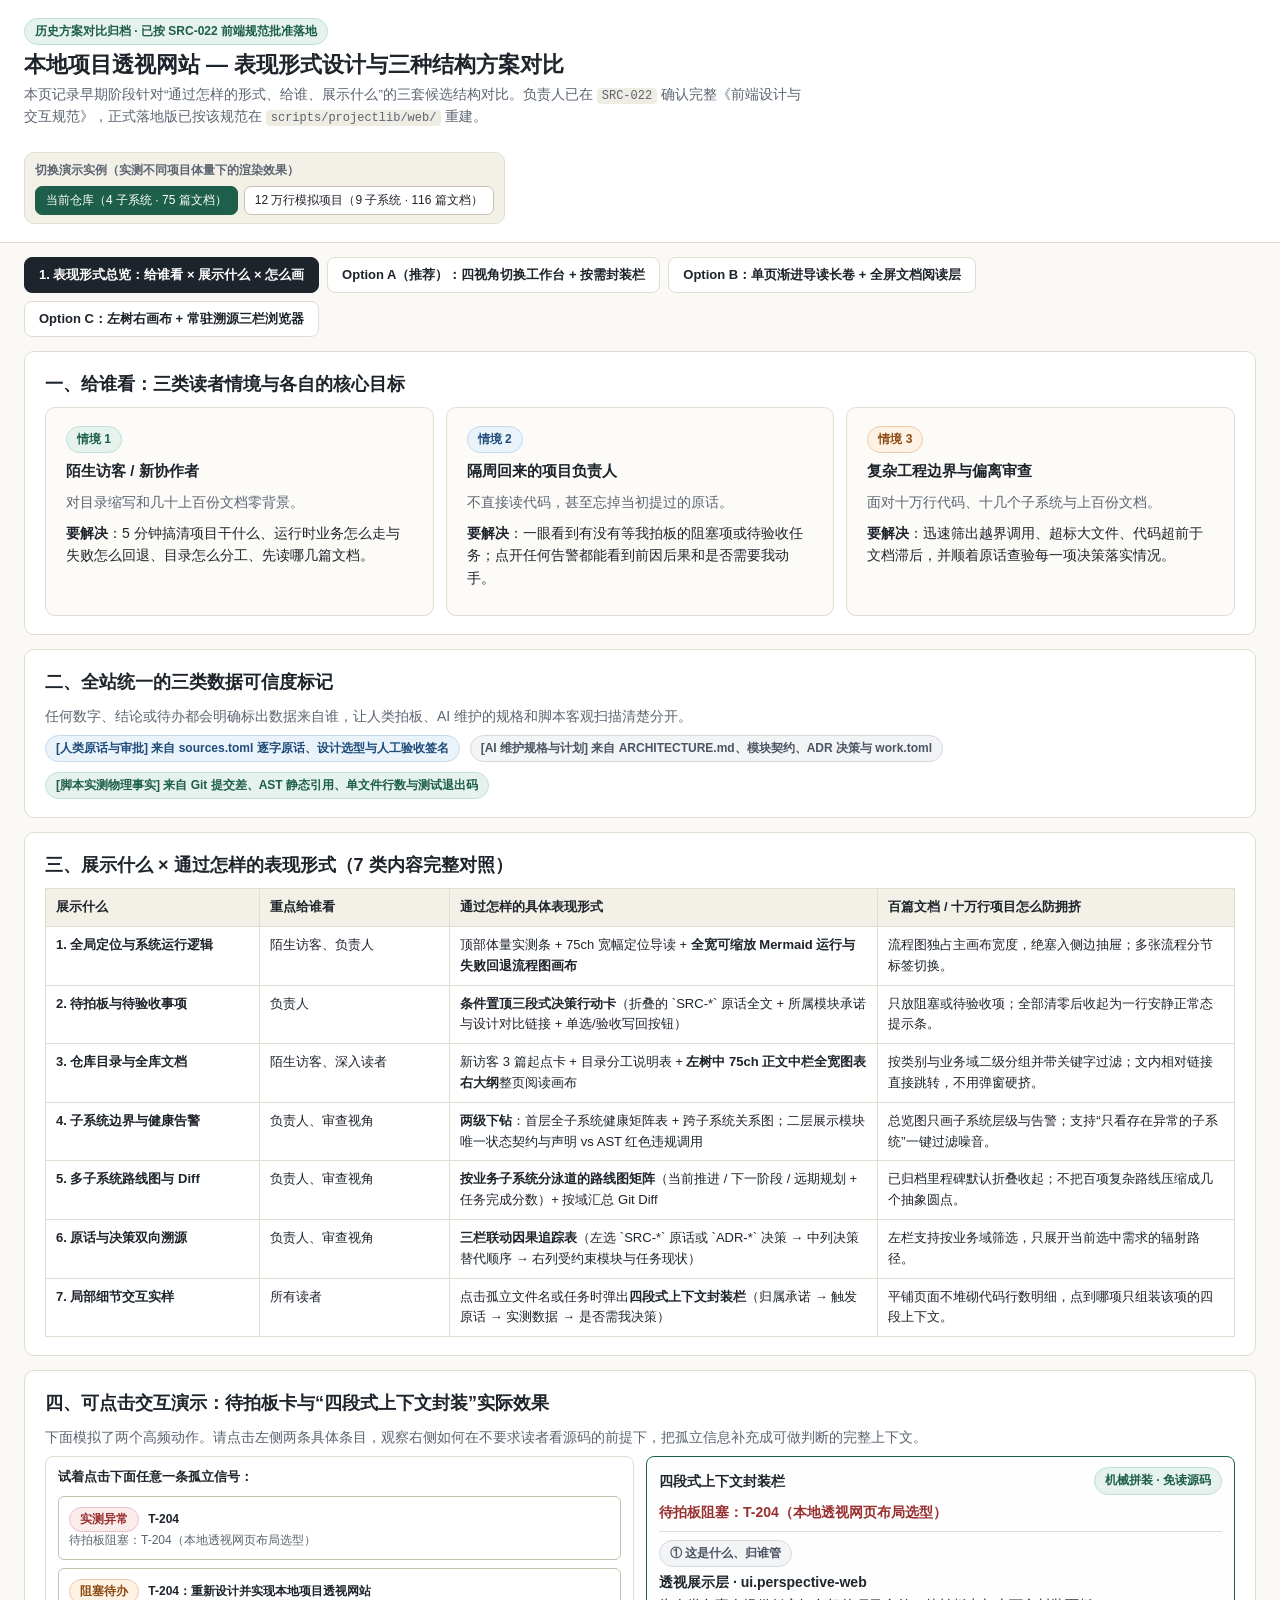
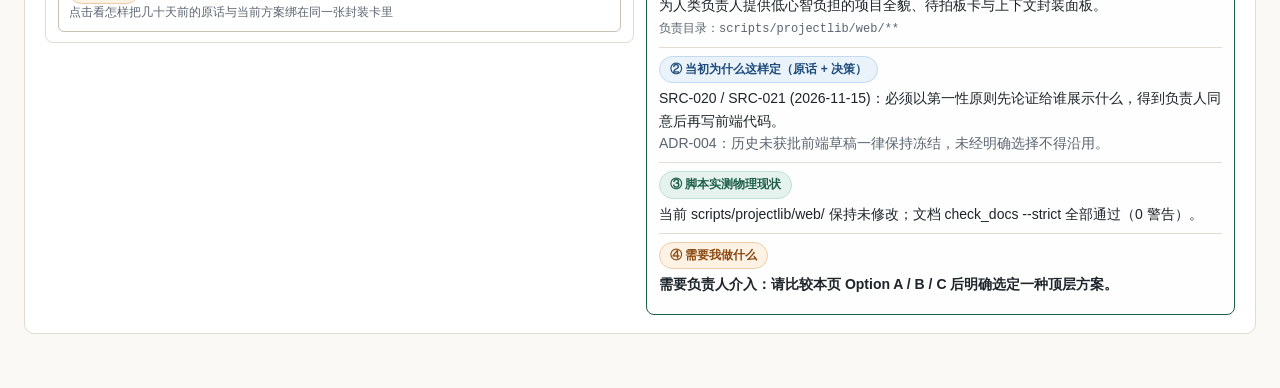
==== commit 4b9ee0be: "docs(lineage): order verbatim sources chronologically and clarify inclusion scope Restore chronologi" ====
--- a/docs/design/frontend-design-options.html
+++ b/docs/design/frontend-design-options.html
@@ -359,9 +359,9 @@
 <header>
   <div class="wrap header-row">
     <div>
-      <span class="badge badge-fact">历史方案对比归档 · 已按 SRC-013 前端规范批准落地</span>
+      <span class="badge badge-fact">历史方案对比归档 · 已按 SRC-022 前端规范批准落地</span>
       <h1>本地项目透视网站 — 表现形式设计与三种结构方案对比</h1>
-      <p class="lead">本页记录早期阶段针对“通过怎样的形式、给谁、展示什么”的三套候选结构对比。负责人已在 <code>SRC-013</code> 确认完整《前端设计与交互规范》，正式落地版已按该规范在 <code>scripts/projectlib/web/</code> 重建。</p>
+      <p class="lead">本页记录早期阶段针对“通过怎样的形式、给谁、展示什么”的三套候选结构对比。负责人已在 <code>SRC-022</code> 确认完整《前端设计与交互规范》，正式落地版已按该规范在 <code>scripts/projectlib/web/</code> 重建。</p>
     </div>
     <div class="dataset-switch">
       <div class="muted" style="font-size: 12px; font-weight: 600;">切换演示实例（实测不同项目体量下的渲染效果）</div>
@@ -588,7 +588,7 @@
     blocked: {
       id: "T-204",
       title: "重新设计并实现本地项目透视网站",
-      srcId: "SRC-012",
+      srcId: "SRC-021",
       srcDate: "2026-11-15",
       srcQuote: "这几句话描述得太轻巧了，我觉得这里需要再想想，至少给我一个“你预计通过怎样的表现形式给谁展示什么”。",
       domain: "透视展示层",
@@ -611,7 +611,7 @@
       ownerTitle: "透视展示层 · ui.perspective-web",
       promise: "为人类负责人提供低心智负担的项目全貌、待拍板卡与上下文封装面板。",
       owns: "scripts/projectlib/web/**",
-      src: "SRC-011 / SRC-012 (2026-11-15)：必须以第一性原则先论证给谁展示什么，得到负责人同意后再写前端代码。",
+      src: "SRC-020 / SRC-021 (2026-11-15)：必须以第一性原则先论证给谁展示什么，得到负责人同意后再写前端代码。",
       adr: "ADR-004：历史未获批前端草稿一律保持冻结，未经明确选择不得沿用。",
       facts: "当前 scripts/projectlib/web/ 保持未修改；文档 check_docs --strict 全部通过（0 警告）。",
       action: "需要负责人介入：请比较本页 Option A / B / C 后明确选定一种顶层方案。"
